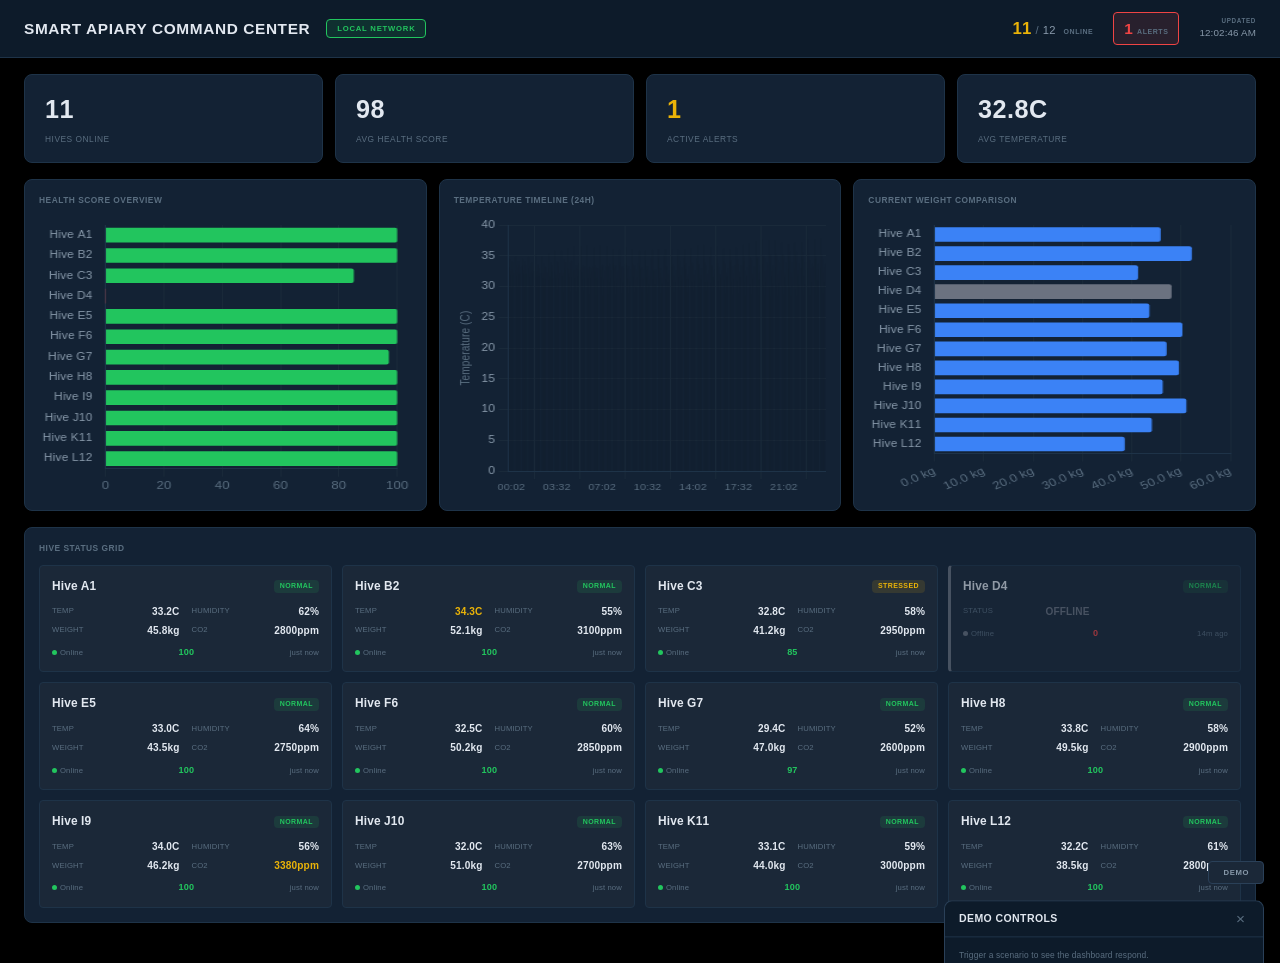
==== dashboard/desktop.html @ 1de952e9 "Did mobile dashboard and desktop dashboard." ====
<!DOCTYPE html>
<html lang="en">
<head>
  <meta charset="UTF-8">
  <meta name="viewport" content="width=device-width, initial-scale=1.0">
  <title>Smart Apiary Command Center</title>
  <link rel="stylesheet" href="desktop.css">
</head>
<body>
  <!-- ═══════════════════════════════════════════════════════════════════ -->
  <!-- HEADER BAR                                                          -->
  <!-- ═══════════════════════════════════════════════════════════════════ -->
  <header class="cmd-header">
    <div class="cmd-header-left">
      <h1 class="cmd-title">Smart Apiary Command Center</h1>
      <span class="cmd-connection" id="cmd-connection">LOCAL NETWORK</span>
    </div>
    <div class="cmd-header-right">
      <div class="cmd-status" id="cmd-status">
        <span class="cmd-status-online" id="cmd-online-count">12</span>
        <span class="cmd-status-sep">/</span>
        <span class="cmd-status-total">12</span>
        <span class="cmd-status-label">ONLINE</span>
      </div>
      <div class="cmd-alerts" id="cmd-alerts">
        <span class="cmd-alerts-count" id="cmd-alerts-count">0</span>
        <span class="cmd-alerts-label">ALERTS</span>
      </div>
      <div class="cmd-refresh" id="cmd-refresh">
        <span class="cmd-refresh-label">UPDATED</span>
        <span class="cmd-refresh-time" id="cmd-refresh-time">--</span>
      </div>
    </div>
  </header>

  <!-- ═══════════════════════════════════════════════════════════════════ -->
  <!-- MAIN CONTENT                                                        -->
  <!-- ═══════════════════════════════════════════════════════════════════ -->
  <main class="cmd-main">

    <!-- KPI Stat Tiles -->
    <section class="kpi-row" id="kpi-row">
      <div class="kpi-tile" id="kpi-online">
        <span class="kpi-value" id="kpi-online-value">12</span>
        <span class="kpi-label">Hives Online</span>
      </div>
      <div class="kpi-tile" id="kpi-health">
        <span class="kpi-value" id="kpi-health-value">--</span>
        <span class="kpi-label">Avg Health Score</span>
      </div>
      <div class="kpi-tile" id="kpi-alerts">
        <span class="kpi-value" id="kpi-alerts-value">0</span>
        <span class="kpi-label">Active Alerts</span>
      </div>
      <div class="kpi-tile" id="kpi-temp">
        <span class="kpi-value" id="kpi-temp-value">--</span>
        <span class="kpi-label">Avg Temperature</span>
      </div>
    </section>

    <!-- Comparison Charts -->
    <section class="comparison-row">
      <div class="comparison-panel">
        <h3 class="panel-title">Health Score Overview</h3>
        <div class="chart-container-short">
          <canvas id="health-bars-chart"></canvas>
        </div>
      </div>
      <div class="comparison-panel">
        <h3 class="panel-title">Temperature Timeline (24h)</h3>
        <div class="chart-container-short">
          <canvas id="temp-heatmap-chart"></canvas>
        </div>
      </div>
      <div class="comparison-panel">
        <h3 class="panel-title">Current Weight Comparison</h3>
        <div class="chart-container-short">
          <canvas id="weight-bars-chart"></canvas>
        </div>
      </div>
    </section>

    <!-- Hive Grid -->
    <section class="hive-grid-section">
      <h3 class="panel-title">Hive Status Grid</h3>
      <div class="hive-grid" id="hive-grid">
        <!-- 12 hive cards rendered by desktop.js -->
      </div>
    </section>

    <!-- Accordion Detail Panel -->
    <section class="accordion-panel" id="accordion-panel">
      <div class="accordion-inner" id="accordion-inner">
        <!-- Filled dynamically -->
      </div>
    </section>

  </main>

  <!-- ═══════════════════════════════════════════════════════════════════ -->
  <!-- DEMO CONTROLS                                                       -->
  <!-- ═══════════════════════════════════════════════════════════════════ -->
  <button class="demo-trigger" id="demo-trigger">DEMO</button>
  <div class="demo-panel" id="demo-panel">
    <div class="demo-panel-header">
      <h3>Demo Controls</h3>
      <button class="demo-close" id="demo-close">&times;</button>
    </div>
    <div class="demo-panel-body">
      <p class="demo-hint">Trigger a scenario to see the dashboard respond.</p>
      <div class="demo-scenarios" id="demo-scenarios"></div>
      <button class="demo-reset" id="demo-reset">Reset All Hives</button>
    </div>
  </div>

  <!-- ═══════════════════════════════════════════════════════════════════ -->
  <!-- SCRIPTS                                                              -->
  <!-- ═══════════════════════════════════════════════════════════════════ -->
  <script src="lib/chart.js"></script>
  <script src="data.js"></script>
  <script src="scenarios.js"></script>
  <script src="charts.js"></script>
  <script src="desktop.js"></script>
</body>
</html>
---- dashboard/desktop.css ----
/**
 * desktop.css — Desktop command-center dashboard
 * IoT Smart Apiary Dashboard Demo
 * Wide layout. No emojis. No glow. No neon. Utilitarian.
 */

/* ── Font ───────────────────────────────────────────────────────────────── */
@font-face {
  font-family: 'Realtime Text';
  src: url('https://db.onlinewebfonts.com/t/fc219f40a29db82863629ed561a1830f.eot');
  src: url('https://db.onlinewebfonts.com/t/fc219f40a29db82863629ed561a1830f.eot?#iefix') format('embedded-opentype'),
       url('https://db.onlinewebfonts.com/t/fc219f40a29db82863629ed561a1830f.woff2') format('woff2'),
       url('https://db.onlinewebfonts.com/t/fc219f40a29db82863629ed561a1830f.woff') format('woff'),
       url('https://db.onlinewebfonts.com/t/fc219f40a29db82863629ed561a1830f.ttf') format('truetype');
}

/* ── Reset & Variables ──────────────────────────────────────────────────── */
*, *::before, *::after { box-sizing: border-box; margin: 0; padding: 0; }

:root {
  --bg-black:       #000000;
  --bg-deep:        #0a0a0f;
  --bg-shady-blue:  #0d1b2a;
  --bg-card:        #132234;
  --bg-card-hover:  #182d42;
  --bg-surface:     #1b2838;
  --bg-surface-alt: #1e3044;
  --border-subtle:  #1e3348;
  --border-mid:     #2a4058;
  --text-primary:   #e2e8f0;
  --text-secondary: #8899aa;
  --text-muted:     #5a6e80;
  --green:          #22c55e;
  --green-bg:       rgba(34, 197, 94, 0.12);
  --yellow:         #eab308;
  --yellow-bg:      rgba(234, 179, 8, 0.12);
  --red:            #ef4444;
  --red-bg:         rgba(239, 68, 68, 0.12);
  --offline:        #6b7280;
  --blue-accent:    #3b82f6;
  --radius-sm:      4px;
  --radius-md:      8px;
}

html { font-size: 14px; -webkit-font-smoothing: antialiased; }

body {
  font-family: 'Realtime Text', 'Segoe UI', 'Helvetica Neue', Arial, sans-serif;
  background: var(--bg-black);
  color: var(--text-primary);
  line-height: 1.5;
  min-height: 100vh;
  min-width: 1100px;
  overflow-x: auto;
  letter-spacing: 0.01em;
}

/* ── Header ─────────────────────────────────────────────────────────────── */
.cmd-header {
  display: flex;
  justify-content: space-between;
  align-items: center;
  padding: 12px 24px;
  background: var(--bg-shady-blue);
  border-bottom: 1px solid var(--border-subtle);
  position: sticky;
  top: 0;
  z-index: 20;
}

.cmd-header-left {
  display: flex;
  align-items: center;
  gap: 16px;
}

.cmd-title {
  font-size: 1.1rem;
  font-weight: 700;
  letter-spacing: 0.04em;
  text-transform: uppercase;
  color: var(--text-primary);
}

.cmd-connection {
  font-size: 0.55rem;
  font-weight: 700;
  letter-spacing: 0.1em;
  padding: 3px 10px;
  border-radius: var(--radius-sm);
  background: var(--green-bg);
  color: var(--green);
  border: 1px solid var(--green);
}

.cmd-header-right {
  display: flex;
  align-items: center;
  gap: 20px;
}

.cmd-status {
  display: flex;
  align-items: baseline;
  gap: 2px;
}

.cmd-status-online { font-size: 1.2rem; font-weight: 700; color: var(--green); }
.cmd-status-sep { font-size: 0.8rem; color: var(--text-muted); margin: 0 2px; }
.cmd-status-total { font-size: 0.8rem; color: var(--text-secondary); }
.cmd-status-label {
  font-size: 0.5rem;
  font-weight: 600;
  letter-spacing: 0.08em;
  color: var(--text-muted);
  margin-left: 6px;
}

.cmd-alerts {
  display: flex;
  align-items: baseline;
  gap: 4px;
  padding: 4px 10px;
  border-radius: var(--radius-sm);
  background: var(--bg-surface);
  border: 1px solid var(--border-subtle);
}

.cmd-alerts.has-alerts {
  border-color: var(--red);
  background: var(--red-bg);
}

.cmd-alerts-count { font-size: 1.1rem; font-weight: 700; color: var(--text-primary); }
.cmd-alerts.has-alerts .cmd-alerts-count { color: var(--red); }
.cmd-alerts-label {
  font-size: 0.5rem;
  font-weight: 600;
  letter-spacing: 0.08em;
  color: var(--text-muted);
}

.cmd-refresh {
  display: flex;
  flex-direction: column;
  align-items: flex-end;
  gap: 1px;
}

.cmd-refresh-label {
  font-size: 0.45rem;
  font-weight: 600;
  letter-spacing: 0.1em;
  color: var(--text-muted);
}

.cmd-refresh-time {
  font-size: 0.7rem;
  color: var(--text-secondary);
}

/* ── Main Content ───────────────────────────────────────────────────────── */
.cmd-main {
  padding: 16px 24px 40px;
  display: flex;
  flex-direction: column;
  gap: 16px;
}

/* ── KPI Row ────────────────────────────────────────────────────────────── */
.kpi-row {
  display: grid;
  grid-template-columns: repeat(4, 1fr);
  gap: 12px;
}

.kpi-tile {
  background: var(--bg-card);
  border: 1px solid var(--border-subtle);
  border-radius: var(--radius-md);
  padding: 16px 20px;
  display: flex;
  flex-direction: column;
  gap: 4px;
}

.kpi-value {
  font-size: 1.8rem;
  font-weight: 700;
  color: var(--text-primary);
  letter-spacing: 0.02em;
}

.kpi-label {
  font-size: 0.6rem;
  color: var(--text-muted);
  text-transform: uppercase;
  letter-spacing: 0.06em;
}

.kpi-tile.warn .kpi-value { color: var(--yellow); }
.kpi-tile.critical .kpi-value { color: var(--red); }

/* ── Comparison Row ─────────────────────────────────────────────────────── */
.comparison-row {
  display: grid;
  grid-template-columns: repeat(3, 1fr);
  gap: 12px;
}

.comparison-panel {
  background: var(--bg-card);
  border: 1px solid var(--border-subtle);
  border-radius: var(--radius-md);
  padding: 14px;
}

.panel-title {
  font-size: 0.6rem;
  font-weight: 600;
  color: var(--text-muted);
  text-transform: uppercase;
  letter-spacing: 0.06em;
  margin-bottom: 10px;
}

.chart-container-short {
  position: relative;
  width: 100%;
  height: 280px;
}

.chart-container-short canvas {
  width: 100% !important;
  height: 100% !important;
}

/* ── Hive Grid ──────────────────────────────────────────────────────────── */
.hive-grid-section {
  background: var(--bg-card);
  border: 1px solid var(--border-subtle);
  border-radius: var(--radius-md);
  padding: 14px;
}

.hive-grid {
  display: grid;
  grid-template-columns: repeat(4, 1fr);
  gap: 10px;
}

/* ── Hive Card (Desktop) ────────────────────────────────────────────────── */
.hive-card-desk {
  background: var(--bg-surface);
  border: 1px solid var(--border-subtle);
  border-radius: var(--radius-sm);
  padding: 12px;
  cursor: pointer;
  transition: background 0.12s, border-color 0.12s;
  user-select: none;
}

.hive-card-desk:hover {
  background: var(--bg-card-hover);
}

.hive-card-desk.active {
  border-color: var(--blue-accent);
  background: var(--bg-card-hover);
}

.hive-card-desk.status-warning {
  border-left: 3px solid var(--yellow);
}

.hive-card-desk.status-alert {
  border-left: 3px solid var(--red);
  background: var(--red-bg);
}

.hive-card-desk.status-offline {
  border-left: 3px solid var(--offline);
  opacity: 0.6;
}

.card-desk-top {
  display: flex;
  justify-content: space-between;
  align-items: center;
  margin-bottom: 8px;
}

.card-desk-name {
  font-size: 0.85rem;
  font-weight: 600;
  color: var(--text-primary);
}

.card-desk-audio {
  font-size: 0.5rem;
  font-weight: 700;
  letter-spacing: 0.06em;
  padding: 1px 6px;
  border-radius: var(--radius-sm);
  text-transform: uppercase;
}

.card-desk-audio.audio-normal { background: var(--green-bg); color: var(--green); }
.card-desk-audio.audio-stressed { background: var(--yellow-bg); color: var(--yellow); }
.card-desk-audio.audio-pre_swarm { background: var(--red-bg); color: var(--red); }
.card-desk-audio.audio-queenless { background: var(--red-bg); color: var(--red); }

.card-desk-metrics {
  display: grid;
  grid-template-columns: 1fr 1fr;
  gap: 4px 12px;
  margin-bottom: 8px;
}

.card-desk-metric {
  display: flex;
  justify-content: space-between;
  align-items: center;
}

.card-desk-metric-label {
  font-size: 0.55rem;
  color: var(--text-muted);
  text-transform: uppercase;
}

.card-desk-metric-value {
  font-size: 0.72rem;
  font-weight: 600;
  color: var(--text-primary);
}

.card-desk-metric-value.temp-warning { color: var(--yellow); }
.card-desk-metric-value.temp-danger { color: var(--red); }
.card-desk-metric-value.co2-warning { color: var(--yellow); }
.card-desk-metric-value.co2-danger { color: var(--red); }

.card-desk-footer {
  display: flex;
  justify-content: space-between;
  align-items: center;
  font-size: 0.55rem;
  color: var(--text-muted);
}

.card-desk-dot {
  width: 5px;
  height: 5px;
  border-radius: 50%;
  display: inline-block;
  margin-right: 3px;
}

.card-desk-dot.online { background: var(--green); }
.card-desk-dot.offline { background: var(--offline); }

.card-desk-score {
  font-weight: 700;
  font-size: 0.65rem;
}

.card-desk-score.good { color: var(--green); }
.card-desk-score.warning { color: var(--yellow); }
.card-desk-score.danger { color: var(--red); }

/* ── Accordion Panel ────────────────────────────────────────────────────── */
.accordion-panel {
  display: none;
  background: var(--bg-card);
  border: 1px solid var(--blue-accent);
  border-radius: var(--radius-md);
  overflow: hidden;
}

.accordion-panel.open {
  display: block;
}

.accordion-inner {
  padding: 16px;
  display: flex;
  flex-direction: column;
  gap: 14px;
}

.accordion-header {
  display: flex;
  justify-content: space-between;
  align-items: center;
  padding-bottom: 12px;
  border-bottom: 1px solid var(--border-subtle);
}

.accordion-hive-name {
  font-size: 0.9rem;
  font-weight: 600;
}

.accordion-close {
  background: var(--bg-surface);
  border: 1px solid var(--border-mid);
  color: var(--text-secondary);
  padding: 4px 12px;
  border-radius: var(--radius-sm);
  font-family: inherit;
  font-size: 0.7rem;
  cursor: pointer;
}

.accordion-charts {
  display: grid;
  grid-template-columns: repeat(3, 1fr);
  gap: 12px;
}

.accordion-chart-panel {
  background: var(--bg-surface);
  border: 1px solid var(--border-subtle);
  border-radius: var(--radius-sm);
  padding: 12px;
}

.accordion-chart-title {
  font-size: 0.55rem;
  font-weight: 600;
  color: var(--text-muted);
  text-transform: uppercase;
  letter-spacing: 0.05em;
  margin-bottom: 8px;
}

.accordion-chart-wrap {
  position: relative;
  width: 100%;
  height: 200px;
}

.accordion-chart-wrap canvas {
  width: 100% !important;
  height: 100% !important;
}

.accordion-details {
  display: grid;
  grid-template-columns: 1fr 1fr;
  gap: 12px;
}

/* Actuators */
.accordion-actuators {
  background: var(--bg-surface);
  border: 1px solid var(--border-subtle);
  border-radius: var(--radius-sm);
  padding: 12px;
}

.actuator-row {
  display: flex;
  justify-content: space-between;
  align-items: center;
  padding: 6px 0;
}

.actuator-row + .actuator-row {
  border-top: 1px solid var(--border-subtle);
}

.actuator-label { font-size: 0.7rem; font-weight: 500; }
.actuator-value { font-size: 0.7rem; font-weight: 600; color: var(--text-secondary); }

.actuator-bar {
  width: 80px;
  height: 5px;
  background: var(--bg-surface-alt);
  border-radius: 3px;
  overflow: hidden;
}

.actuator-bar-fill {
  height: 100%;
  border-radius: 3px;
  transition: width 0.5s ease;
}

.actuator-bar-fill.normal { background: var(--blue-accent); }
.actuator-bar-fill.warning { background: var(--yellow); }
.actuator-bar-fill.danger { background: var(--red); }

.actuator-state {
  font-size: 0.6rem;
  font-weight: 700;
  padding: 2px 8px;
  border-radius: var(--radius-sm);
  text-transform: uppercase;
  letter-spacing: 0.05em;
}

.actuator-state.on { background: var(--green-bg); color: var(--green); }
.actuator-state.off { background: var(--bg-surface-alt); color: var(--text-muted); }

/* Alert Log */
.accordion-alerts {
  background: var(--bg-surface);
  border: 1px solid var(--border-subtle);
  border-radius: var(--radius-sm);
  padding: 12px;
  max-height: 200px;
  overflow-y: auto;
}

.alert-entry {
  display: flex;
  gap: 8px;
  padding: 5px 0;
  font-size: 0.65rem;
}

.alert-entry + .alert-entry { border-top: 1px solid var(--border-subtle); }

.alert-entry.level-critical { color: var(--red); }
.alert-entry.level-warning { color: var(--yellow); }
.alert-entry.level-info { color: var(--blue-accent); }

.alert-entry-time { color: var(--text-muted); white-space: nowrap; min-width: 45px; font-size: 0.6rem; }
.alert-entry-msg { color: var(--text-primary); }

.alert-empty {
  text-align: center;
  color: var(--text-muted);
  font-size: 0.65rem;
  padding: 12px;
}

/* ── Demo Controls ──────────────────────────────────────────────────────── */
.demo-trigger {
  position: fixed;
  bottom: 16px;
  right: 16px;
  padding: 6px 14px;
  border-radius: var(--radius-sm);
  background: var(--bg-surface);
  border: 1px solid var(--border-mid);
  color: var(--text-secondary);
  font-family: inherit;
  font-size: 0.55rem;
  font-weight: 700;
  letter-spacing: 0.08em;
  cursor: pointer;
  z-index: 25;
  transition: background 0.15s;
}

.demo-trigger:hover { background: var(--bg-card-hover); }

.demo-panel {
  position: fixed;
  bottom: 0;
  right: 16px;
  width: 320px;
  background: var(--bg-shady-blue);
  border: 1px solid var(--border-mid);
  border-bottom: none;
  border-radius: var(--radius-md) var(--radius-md) 0 0;
  z-index: 30;
  transform: translateY(100%);
  transition: transform 0.25s ease;
}

.demo-panel.open { transform: translateY(0); }

.demo-panel-header {
  display: flex;
  justify-content: space-between;
  align-items: center;
  padding: 10px 14px;
  border-bottom: 1px solid var(--border-subtle);
}

.demo-panel-header h3 {
  font-size: 0.75rem;
  font-weight: 600;
  color: var(--text-primary);
  text-transform: uppercase;
  letter-spacing: 0.04em;
}

.demo-close {
  background: none;
  border: none;
  color: var(--text-muted);
  font-size: 1.1rem;
  cursor: pointer;
  padding: 0 4px;
  line-height: 1;
}

.demo-panel-body { padding: 12px 14px 18px; }

.demo-hint { font-size: 0.6rem; color: var(--text-muted); margin-bottom: 10px; }

.demo-scenarios { display: flex; flex-direction: column; gap: 6px; margin-bottom: 10px; }

.demo-scenario-btn {
  display: flex;
  justify-content: space-between;
  align-items: center;
  padding: 8px 12px;
  background: var(--bg-surface);
  border: 1px solid var(--border-subtle);
  border-radius: var(--radius-sm);
  color: var(--text-primary);
  font-family: inherit;
  font-size: 0.7rem;
  cursor: pointer;
  transition: background 0.15s, border-color 0.15s;
  text-align: left;
  width: 100%;
}

.demo-scenario-btn:hover { background: var(--bg-card-hover); }
.demo-scenario-btn.active { border-color: var(--yellow); background: var(--yellow-bg); }

.demo-scenario-btn .scenario-label { font-weight: 500; }
.demo-scenario-btn .scenario-status {
  font-size: 0.55rem;
  text-transform: uppercase;
  letter-spacing: 0.05em;
  color: var(--text-muted);
}

.demo-scenario-btn.active .scenario-status { color: var(--yellow); }

.demo-reset {
  width: 100%;
  padding: 8px;
  background: var(--bg-surface);
  border: 1px solid var(--border-mid);
  border-radius: var(--radius-sm);
  color: var(--text-primary);
  font-family: inherit;
  font-size: 0.7rem;
  cursor: pointer;
  text-transform: uppercase;
  letter-spacing: 0.05em;
}

.demo-reset:hover { background: var(--bg-card-hover); }

/* ── Scrollbar ──────────────────────────────────────────────────────────── */
::-webkit-scrollbar { width: 4px; height: 4px; }
::-webkit-scrollbar-track { background: var(--bg-deep); }
::-webkit-scrollbar-thumb { background: var(--border-mid); border-radius: 2px; }

/* ── Hidden ─────────────────────────────────────────────────────────────── */
.hidden { display: none !important; }
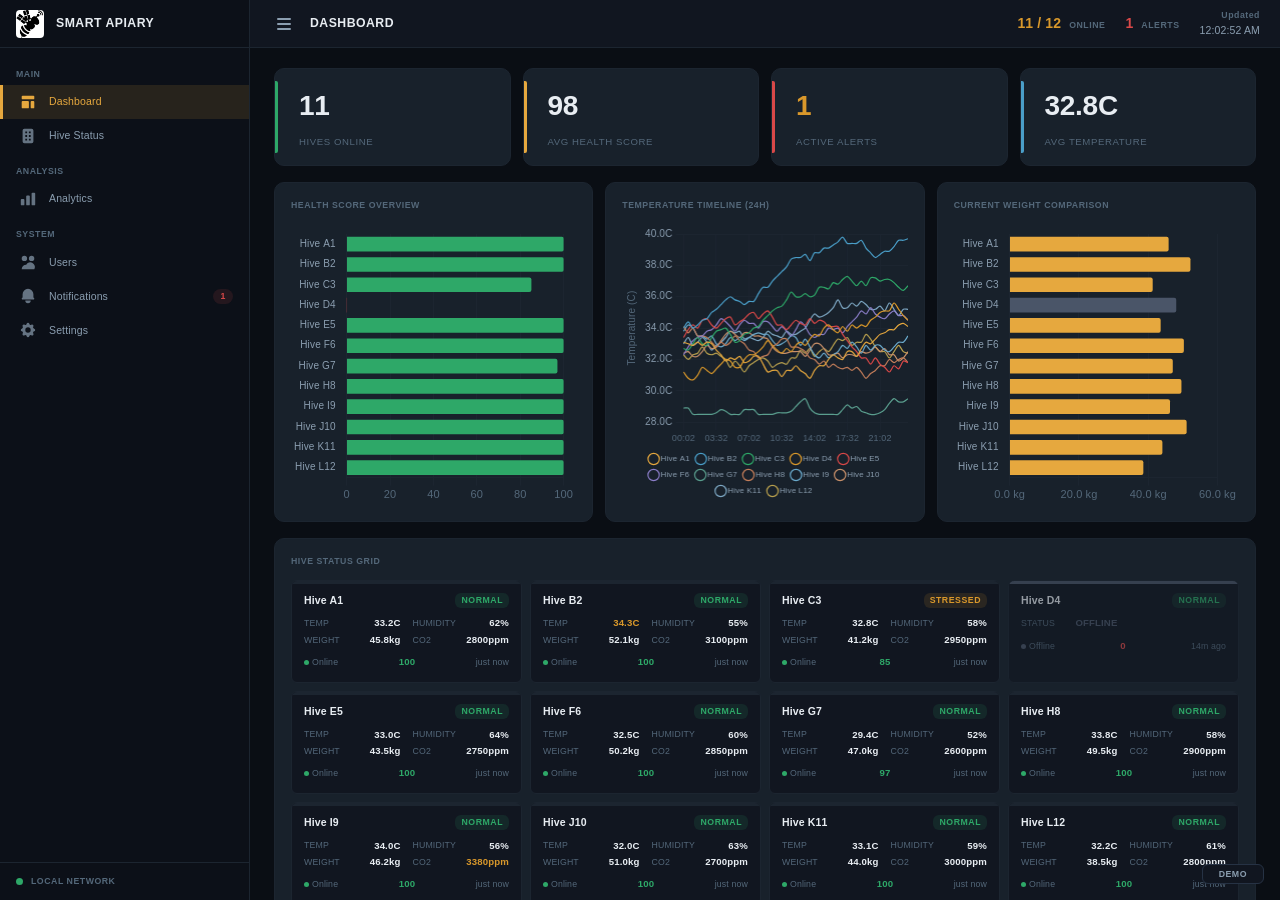
==== commit 2f79f4eb: "@ Redesign dashboard with sidebar navigation, unified design system, and hive detail pages - Add des" ====
--- a/dashboard/desktop.html
+++ b/dashboard/desktop.html
@@ -4,102 +4,263 @@
   <meta charset="UTF-8">
   <meta name="viewport" content="width=device-width, initial-scale=1.0">
   <title>Smart Apiary Command Center</title>
+  <link rel="stylesheet" href="design-system.css">
   <link rel="stylesheet" href="desktop.css">
 </head>
 <body>
-  <!-- ═══════════════════════════════════════════════════════════════════ -->
-  <!-- HEADER BAR                                                          -->
-  <!-- ═══════════════════════════════════════════════════════════════════ -->
-  <header class="cmd-header">
-    <div class="cmd-header-left">
-      <h1 class="cmd-title">Smart Apiary Command Center</h1>
-      <span class="cmd-connection" id="cmd-connection">LOCAL NETWORK</span>
-    </div>
-    <div class="cmd-header-right">
-      <div class="cmd-status" id="cmd-status">
-        <span class="cmd-status-online" id="cmd-online-count">12</span>
-        <span class="cmd-status-sep">/</span>
-        <span class="cmd-status-total">12</span>
-        <span class="cmd-status-label">ONLINE</span>
+
+  <!-- ═════════════════════════════════════════════════════════════════════ -->
+  <!-- SIDEBAR                                                               -->
+  <!-- ═════════════════════════════════════════════════════════════════════ -->
+  <aside class="sidebar" id="sidebar">
+    <!-- Brand -->
+    <div class="sidebar-brand">
+      <img src="../bee_logo.png" alt="Smart Apiary" class="sidebar-logo-img">
+      <span class="sidebar-brand-text">Smart Apiary</span>
+    </div>
+
+    <!-- Navigation -->
+    <nav class="sidebar-nav">
+      <div class="sidebar-section-label">Main</div>
+
+      <a class="sidebar-item active" data-page="dashboard" href="#" title="Dashboard">
+        <svg class="sidebar-icon" viewBox="0 0 20 20" fill="currentColor">
+          <path d="M3 4a1 1 0 011-1h12a1 1 0 011 1v2a1 1 0 01-1 1H4a1 1 0 01-1-1V4zm0 6a1 1 0 011-1h6a1 1 0 011 1v6a1 1 0 01-1 1H4a1 1 0 01-1-1v-6zm10 0a1 1 0 011-1h2a1 1 0 011 1v6a1 1 0 01-1 1h-2a1 1 0 01-1-1v-6z"/>
+        </svg>
+        <span>Dashboard</span>
+      </a>
+
+      <a class="sidebar-item" data-page="hive-status" href="#" title="Hive Status">
+        <svg class="sidebar-icon" viewBox="0 0 20 20" fill="currentColor">
+          <path fill-rule="evenodd" d="M4 4a2 2 0 012-2h8a2 2 0 012 2v12a2 2 0 01-2 2H6a2 2 0 01-2-2V4zm3 1h2v2H7V5zm4 0h2v2h-2V5zm-4 4h2v2H7V9zm4 0h2v2h-2V9zm-4 4h2v2H7v-2zm4 0h2v2h-2v-2z" clip-rule="evenodd"/>
+        </svg>
+        <span>Hive Status</span>
+      </a>
+
+      <div class="sidebar-section-label">Analysis</div>
+
+      <a class="sidebar-item" data-page="analytics" href="#" title="Analytics">
+        <svg class="sidebar-icon" viewBox="0 0 20 20" fill="currentColor">
+          <path d="M2 11a1 1 0 011-1h2a1 1 0 011 1v5a1 1 0 01-1 1H3a1 1 0 01-1-1v-5zm6-4a1 1 0 011-1h2a1 1 0 011 1v9a1 1 0 01-1 1H9a1 1 0 01-1-1V7zm6-3a1 1 0 011-1h2a1 1 0 011 1v12a1 1 0 01-1 1h-2a1 1 0 01-1-1V4z"/>
+        </svg>
+        <span>Analytics</span>
+      </a>
+
+      <div class="sidebar-section-label">System</div>
+
+      <a class="sidebar-item" data-page="users" href="#" title="Users">
+        <svg class="sidebar-icon" viewBox="0 0 20 20" fill="currentColor">
+          <path d="M9 6a3 3 0 11-6 0 3 3 0 016 0zm8 0a3 3 0 11-6 0 3 3 0 016 0zm-9 7a5 5 0 00-5 5h14a5 5 0 00-9-5z"/>
+        </svg>
+        <span>Users</span>
+      </a>
+
+      <a class="sidebar-item" data-page="notifications" href="#" title="Notifications">
+        <svg class="sidebar-icon" viewBox="0 0 20 20" fill="currentColor">
+          <path d="M10 2a6 6 0 00-6 6v3.586l-.707.707A1 1 0 004 14h12a1 1 0 00.707-1.707L16 11.586V8a6 6 0 00-6-6zm0 16a3 3 0 01-3-3h6a3 3 0 01-3 3z"/>
+        </svg>
+        <span>Notifications</span>
+        <span class="sidebar-badge" id="sidebar-alert-count">0</span>
+      </a>
+
+      <a class="sidebar-item" data-page="settings" href="#" title="Settings">
+        <svg class="sidebar-icon" viewBox="0 0 20 20" fill="currentColor">
+          <path fill-rule="evenodd" d="M11.49 3.17c-.38-1.56-2.6-1.56-2.98 0a1.532 1.532 0 01-2.286.948c-1.372-.836-2.942.734-2.106 2.106.54.886.061 2.042-.947 2.287-1.561.379-1.561 2.6 0 2.978a1.532 1.532 0 01.947 2.287c-.836 1.372.734 2.942 2.106 2.106a1.532 1.532 0 012.287.947c.379 1.561 2.6 1.561 2.978 0a1.533 1.533 0 012.287-.947c1.372.836 2.942-.734 2.106-2.106a1.533 1.533 0 01.947-2.287c1.561-.379 1.561-2.6 0-2.978a1.532 1.532 0 01-.947-2.287c.836-1.372-.734-2.942-2.106-2.106a1.532 1.532 0 01-2.287-.947zM10 13a3 3 0 100-6 3 3 0 000 6z" clip-rule="evenodd"/>
+        </svg>
+        <span>Settings</span>
+      </a>
+    </nav>
+
+    <!-- Sidebar Footer -->
+    <div class="sidebar-footer">
+      <div class="sidebar-connection" id="sidebar-connection">
+        <span class="sidebar-connection-dot" id="sidebar-connection-dot"></span>
+        <span class="sidebar-connection-text" id="sidebar-connection-text">LOCAL NETWORK</span>
       </div>
-      <div class="cmd-alerts" id="cmd-alerts">
-        <span class="cmd-alerts-count" id="cmd-alerts-count">0</span>
-        <span class="cmd-alerts-label">ALERTS</span>
+    </div>
+  </aside>
+
+  <!-- ═════════════════════════════════════════════════════════════════════ -->
+  <!-- MAIN WRAPPER                                                          -->
+  <!-- ═════════════════════════════════════════════════════════════════════ -->
+  <div class="main-wrapper" id="main-wrapper">
+
+    <!-- Topbar -->
+    <header class="topbar">
+      <button class="topbar-toggle" id="sidebar-toggle" title="Toggle sidebar">
+        <svg viewBox="0 0 20 20" fill="currentColor" width="20" height="20">
+          <path fill-rule="evenodd" d="M3 5a1 1 0 011-1h12a1 1 0 110 2H4a1 1 0 01-1-1zm0 5a1 1 0 011-1h12a1 1 0 110 2H4a1 1 0 01-1-1zm0 5a1 1 0 011-1h12a1 1 0 110 2H4a1 1 0 01-1-1z" clip-rule="evenodd"/>
+        </svg>
+      </button>
+
+      <div class="topbar-title" id="topbar-title">Dashboard</div>
+
+      <div class="topbar-spacer"></div>
+
+      <div class="topbar-actions">
+        <div class="topbar-stat">
+          <span class="topbar-stat-value" id="topbar-online">12 / 12</span>
+          <span class="topbar-stat-label">ONLINE</span>
+        </div>
+        <div class="topbar-stat" id="topbar-alerts-stat">
+          <span class="topbar-stat-value" id="topbar-alerts">0</span>
+          <span class="topbar-stat-label">ALERTS</span>
+        </div>
+        <div class="topbar-time">
+          <span class="topbar-time-label">Updated</span>
+          <span class="topbar-time-value" id="topbar-updated">--</span>
+        </div>
       </div>
-      <div class="cmd-refresh" id="cmd-refresh">
-        <span class="cmd-refresh-label">UPDATED</span>
-        <span class="cmd-refresh-time" id="cmd-refresh-time">--</span>
-      </div>
-    </div>
-  </header>
-
-  <!-- ═══════════════════════════════════════════════════════════════════ -->
-  <!-- MAIN CONTENT                                                        -->
-  <!-- ═══════════════════════════════════════════════════════════════════ -->
-  <main class="cmd-main">
-
-    <!-- KPI Stat Tiles -->
-    <section class="kpi-row" id="kpi-row">
-      <div class="kpi-tile" id="kpi-online">
-        <span class="kpi-value" id="kpi-online-value">12</span>
-        <span class="kpi-label">Hives Online</span>
-      </div>
-      <div class="kpi-tile" id="kpi-health">
-        <span class="kpi-value" id="kpi-health-value">--</span>
-        <span class="kpi-label">Avg Health Score</span>
-      </div>
-      <div class="kpi-tile" id="kpi-alerts">
-        <span class="kpi-value" id="kpi-alerts-value">0</span>
-        <span class="kpi-label">Active Alerts</span>
-      </div>
-      <div class="kpi-tile" id="kpi-temp">
-        <span class="kpi-value" id="kpi-temp-value">--</span>
-        <span class="kpi-label">Avg Temperature</span>
-      </div>
-    </section>
-
-    <!-- Comparison Charts -->
-    <section class="comparison-row">
-      <div class="comparison-panel">
-        <h3 class="panel-title">Health Score Overview</h3>
-        <div class="chart-container-short">
-          <canvas id="health-bars-chart"></canvas>
-        </div>
-      </div>
-      <div class="comparison-panel">
-        <h3 class="panel-title">Temperature Timeline (24h)</h3>
-        <div class="chart-container-short">
-          <canvas id="temp-heatmap-chart"></canvas>
-        </div>
-      </div>
-      <div class="comparison-panel">
-        <h3 class="panel-title">Current Weight Comparison</h3>
-        <div class="chart-container-short">
-          <canvas id="weight-bars-chart"></canvas>
-        </div>
-      </div>
-    </section>
-
-    <!-- Hive Grid -->
-    <section class="hive-grid-section">
-      <h3 class="panel-title">Hive Status Grid</h3>
-      <div class="hive-grid" id="hive-grid">
-        <!-- 12 hive cards rendered by desktop.js -->
-      </div>
-    </section>
-
-    <!-- Accordion Detail Panel -->
-    <section class="accordion-panel" id="accordion-panel">
-      <div class="accordion-inner" id="accordion-inner">
-        <!-- Filled dynamically -->
-      </div>
-    </section>
-
-  </main>
-
-  <!-- ═══════════════════════════════════════════════════════════════════ -->
-  <!-- DEMO CONTROLS                                                       -->
-  <!-- ═══════════════════════════════════════════════════════════════════ -->
+    </header>
+
+    <!-- Main Content -->
+    <main class="main-content" id="main-content">
+
+      <!-- ═══════════════════════════════════════════════════════════════════ -->
+      <!-- DASHBOARD VIEW (default)                                            -->
+      <!-- ═══════════════════════════════════════════════════════════════════ -->
+      <div class="page-view active" id="dashboard-view">
+
+      <!-- KPI Stat Tiles -->
+      <section class="kpi-row" id="kpi-row">
+        <div class="kpi-tile" id="kpi-online">
+          <div class="kpi-tile-accent online"></div>
+          <span class="kpi-value" id="kpi-online-value">12</span>
+          <span class="kpi-label">Hives Online</span>
+        </div>
+        <div class="kpi-tile" id="kpi-health">
+          <div class="kpi-tile-accent health"></div>
+          <span class="kpi-value" id="kpi-health-value">--</span>
+          <span class="kpi-label">Avg Health Score</span>
+        </div>
+        <div class="kpi-tile" id="kpi-alerts">
+          <div class="kpi-tile-accent alerts"></div>
+          <span class="kpi-value" id="kpi-alerts-value">0</span>
+          <span class="kpi-label">Active Alerts</span>
+        </div>
+        <div class="kpi-tile" id="kpi-temp">
+          <div class="kpi-tile-accent temp"></div>
+          <span class="kpi-value" id="kpi-temp-value">--</span>
+          <span class="kpi-label">Avg Temperature</span>
+        </div>
+      </section>
+
+      <!-- Comparison Charts -->
+      <section class="comparison-row">
+        <div class="comparison-panel">
+          <h3 class="panel-title">Health Score Overview</h3>
+          <div class="chart-container-short">
+            <canvas id="health-bars-chart"></canvas>
+          </div>
+        </div>
+        <div class="comparison-panel">
+          <h3 class="panel-title">Temperature Timeline (24h)</h3>
+          <div class="chart-container-short">
+            <canvas id="temp-heatmap-chart"></canvas>
+          </div>
+        </div>
+        <div class="comparison-panel">
+          <h3 class="panel-title">Current Weight Comparison</h3>
+          <div class="chart-container-short">
+            <canvas id="weight-bars-chart"></canvas>
+          </div>
+        </div>
+      </section>
+
+      <!-- Hive Grid -->
+      <section class="hive-grid-section" id="hive-grid-section">
+        <h3 class="panel-title">Hive Status Grid</h3>
+        <div class="hive-grid" id="hive-grid">
+          <!-- 12 hive cards rendered by desktop.js -->
+        </div>
+      </section>
+
+      <!-- Accordion Detail Panel -->
+      <section class="accordion-panel" id="accordion-panel">
+        <div class="accordion-inner" id="accordion-inner">
+          <!-- Filled dynamically -->
+        </div>
+      </section>
+
+      </div><!-- /dashboard-view -->
+
+      <!-- ═══════════════════════════════════════════════════════════════════ -->
+      <!-- HIVE DETAIL PAGE (shown on hive card click)                        -->
+      <!-- ═══════════════════════════════════════════════════════════════════ -->
+      <div class="page-view" id="hive-detail-page">
+        <div class="detail-page-header">
+          <button class="detail-back-btn" id="detail-back-btn">
+            <svg viewBox="0 0 20 20" fill="currentColor" width="16" height="16">
+              <path fill-rule="evenodd" d="M12.707 5.293a1 1 0 010 1.414L9.414 10l3.293 3.293a1 1 0 01-1.414 1.414l-4-4a1 1 0 010-1.414l4-4a1 1 0 011.414 0z" clip-rule="evenodd"/>
+            </svg>
+            Back to Dashboard
+          </button>
+          <h2 class="detail-page-title" id="detail-page-hive-name">Hive Details</h2>
+          <span class="detail-page-status" id="detail-page-status"></span>
+        </div>
+        <div class="detail-page-content" id="detail-page-content">
+          <!-- Filled dynamically by desktop.js -->
+        </div>
+      </div><!-- /hive-detail-page -->
+
+      <!-- ═══════════════════════════════════════════════════════════════════ -->
+      <!-- USER PROFILE PAGE                                                   -->
+      <!-- ═══════════════════════════════════════════════════════════════════ -->
+      <div class="page-view" id="user-profile-page">
+        <div class="profile-card">
+          <div class="profile-avatar">
+            <svg viewBox="0 0 64 64" fill="currentColor" width="64" height="64">
+              <circle cx="32" cy="20" r="12"/>
+              <path d="M8 56c0-13.255 10.745-24 24-24s24 10.745 24 24"/>
+            </svg>
+          </div>
+          <h2 class="profile-name">Admin User</h2>
+          <p class="profile-role">Apiary Manager</p>
+          <div class="profile-info">
+            <div class="profile-info-row">
+              <span class="profile-info-label">Email</span>
+              <span class="profile-info-value">admin@smartapiary.local</span>
+            </div>
+            <div class="profile-info-row">
+              <span class="profile-info-label">Location</span>
+              <span class="profile-info-value">Main Apiary Site</span>
+            </div>
+            <div class="profile-info-row">
+              <span class="profile-info-label">Hives Managed</span>
+              <span class="profile-info-value">12</span>
+            </div>
+            <div class="profile-info-row">
+              <span class="profile-info-label">Member Since</span>
+              <span class="profile-info-value">January 2025</span>
+            </div>
+          </div>
+          <div class="profile-actions">
+            <button class="profile-btn">Edit Profile</button>
+            <button class="profile-btn profile-btn-outline">Change Password</button>
+            <button class="profile-btn profile-btn-outline profile-btn-danger">Sign Out</button>
+          </div>
+        </div>
+      </div><!-- /user-profile-page -->
+
+      <!-- ═══════════════════════════════════════════════════════════════════ -->
+      <!-- NOTIFICATIONS PAGE                                                  -->
+      <!-- ═══════════════════════════════════════════════════════════════════ -->
+      <div class="page-view" id="notifications-page">
+        <div class="notifications-page-header">
+          <h2>Notifications</h2>
+          <span class="notifications-count" id="notifications-count">0 alerts</span>
+        </div>
+        <div class="notifications-list" id="notifications-list">
+          <!-- Filled dynamically by desktop.js -->
+        </div>
+      </div><!-- /notifications-page -->
+
+    </main>
+  </div>
+
+  <!-- ═════════════════════════════════════════════════════════════════════ -->
+  <!-- DEMO CONTROLS                                                         -->
+  <!-- ═════════════════════════════════════════════════════════════════════ -->
   <button class="demo-trigger" id="demo-trigger">DEMO</button>
   <div class="demo-panel" id="demo-panel">
     <div class="demo-panel-header">
@@ -113,9 +274,9 @@
     </div>
   </div>
 
-  <!-- ═══════════════════════════════════════════════════════════════════ -->
-  <!-- SCRIPTS                                                              -->
-  <!-- ═══════════════════════════════════════════════════════════════════ -->
+  <!-- ═════════════════════════════════════════════════════════════════════ -->
+  <!-- SCRIPTS                                                                -->
+  <!-- ═════════════════════════════════════════════════════════════════════ -->
   <script src="lib/chart.js"></script>
   <script src="data.js"></script>
   <script src="scenarios.js"></script>
--- a/dashboard/design-system.css
+++ b/dashboard/design-system.css
@@ -0,0 +1,174 @@
+/**
+ * design-system.css — Unified design tokens for IoT Smart Apiary
+ * Shared by desktop.html and index.html
+ * Deep warm-slate dark theme with honey-amber accents
+ */
+
+/* ── Font ───────────────────────────────────────────────────────────────── */
+@font-face {
+  font-family: 'Realtime Text';
+  src: url('https://db.onlinewebfonts.com/t/fc219f40a29db82863629ed561a1830f.eot');
+  src: url('https://db.onlinewebfonts.com/t/fc219f40a29db82863629ed561a1830f.eot?#iefix') format('embedded-opentype'),
+       url('https://db.onlinewebfonts.com/t/fc219f40a29db82863629ed561a1830f.woff2') format('woff2'),
+       url('https://db.onlinewebfonts.com/t/fc219f40a29db82863629ed561a1830f.woff') format('woff'),
+       url('https://db.onlinewebfonts.com/t/fc219f40a29db82863629ed561a1830f.ttf') format('truetype');
+  font-display: swap;
+}
+
+/* ── Reset ──────────────────────────────────────────────────────────────── */
+*, *::before, *::after {
+  box-sizing: border-box;
+  margin: 0;
+  padding: 0;
+}
+
+/* ── Design Tokens ──────────────────────────────────────────────────────── */
+:root {
+  /* Background hierarchy — deep warm-slate */
+  --bg-root:        #0a0e14;
+  --bg-sidebar:     #0c1018;
+  --bg-surface:     #111620;
+  --bg-card:        #18212b;
+  --bg-card-hover:  #1e2936;
+  --bg-card-alt:    #15202d;
+  --bg-input:       #0d1117;
+  --bg-overlay:     rgba(10, 14, 20, 0.85);
+
+  /* Borders */
+  --border-subtle:  #1c2530;
+  --border-mid:     #263244;
+  --border-accent:  #3a5068;
+
+  /* Text */
+  --text-primary:   #e8edf2;
+  --text-secondary: #8b9eb0;
+  --text-muted:     #54687a;
+  --text-inverse:   #0a0e14;
+
+  /* Semantic / Status */
+  --green:          #2ea868;
+  --green-bg:       rgba(46, 168, 104, 0.12);
+  --green-border:   rgba(46, 168, 104, 0.35);
+  --yellow:         #d9982b;
+  --yellow-bg:      rgba(217, 152, 43, 0.12);
+  --yellow-border:  rgba(217, 152, 43, 0.35);
+  --red:            #d94848;
+  --red-bg:         rgba(217, 72, 72, 0.12);
+  --red-border:     rgba(217, 72, 72, 0.35);
+  --offline:        #4a5568;
+  --offline-bg:     rgba(74, 85, 104, 0.12);
+
+  /* Accent — honey-amber */
+  --accent:         #e6a83e;
+  --accent-light:   #f0c060;
+  --accent-bg:      rgba(230, 168, 62, 0.12);
+  --accent-border:  rgba(230, 168, 62, 0.40);
+  --accent-hover:   #f0c060;
+
+  /* Info / Misc */
+  --blue:           #4a9ec8;
+  --blue-bg:        rgba(74, 158, 200, 0.12);
+  --purple:         #8b7ec8;
+  --purple-bg:      rgba(139, 126, 200, 0.12);
+
+  /* Typography */
+  --font-ui:        'Realtime Text', 'Segoe UI', 'Helvetica Neue', Arial, sans-serif;
+  --font-mono:      'Cascadia Code', 'Fira Code', 'Consolas', monospace;
+
+  /* Type scale */
+  --text-2xs:       0.625rem;   /* 10px */
+  --text-xs:        0.6875rem;  /* 11px */
+  --text-sm:        0.75rem;    /* 12px */
+  --text-base:      0.875rem;   /* 14px */
+  --text-lg:        1rem;       /* 16px */
+  --text-xl:        1.25rem;    /* 20px */
+  --text-2xl:       1.5rem;     /* 24px */
+  --text-3xl:       2rem;       /* 32px */
+
+  --fw-normal:      400;
+  --fw-medium:      500;
+  --fw-semibold:    600;
+  --fw-bold:        700;
+
+  --ls-tight:       -0.01em;
+  --ls-normal:      0.01em;
+  --ls-wide:        0.04em;
+  --ls-label:       0.06em;
+
+  /* Spacing scale */
+  --space-1:  4px;
+  --space-2:  8px;
+  --space-3:  12px;
+  --space-4:  16px;
+  --space-5:  20px;
+  --space-6:  24px;
+  --space-8:  32px;
+  --space-10: 40px;
+
+  /* Radii */
+  --radius-sm:  6px;
+  --radius-md:  10px;
+  --radius-lg:  14px;
+
+  /* Shadows */
+  --shadow-sm: 0 1px 3px rgba(0, 0, 0, 0.3);
+  --shadow-md: 0 4px 14px rgba(0, 0, 0, 0.4);
+  --shadow-lg: 0 8px 28px rgba(0, 0, 0, 0.5);
+
+  /* Easing (emil-design-eng: custom cubic-bezier curves, never built-in) */
+  --ease-out:    cubic-bezier(0.23, 1, 0.32, 1);
+  --ease-in-out: cubic-bezier(0.77, 0, 0.175, 1);
+  --ease-drawer: cubic-bezier(0.32, 0.72, 0, 1);
+  --ease-spring: cubic-bezier(0.16, 1, 0.3, 1);
+
+  /* Layout */
+  --sidebar-width:      250px;
+  --sidebar-collapsed:  64px;
+  --topbar-height:      48px;
+  --bottom-nav-height:  52px;
+}
+
+/* ── Base ───────────────────────────────────────────────────────────────── */
+html {
+  font-size: 14px;
+  -webkit-font-smoothing: antialiased;
+  -moz-osx-font-smoothing: grayscale;
+}
+
+body {
+  font-family: var(--font-ui);
+  background: var(--bg-root);
+  color: var(--text-primary);
+  line-height: 1.5;
+  letter-spacing: var(--ls-normal);
+}
+
+/* ── Scrollbar ──────────────────────────────────────────────────────────── */
+::-webkit-scrollbar {
+  width: 5px;
+  height: 5px;
+}
+::-webkit-scrollbar-track {
+  background: var(--bg-root);
+}
+::-webkit-scrollbar-thumb {
+  background: var(--border-mid);
+  border-radius: 3px;
+}
+::-webkit-scrollbar-thumb:hover {
+  background: var(--border-accent);
+}
+
+/* ── Reduced Motion ─────────────────────────────────────────────────────── */
+@media (prefers-reduced-motion: reduce) {
+  *, *::before, *::after {
+    animation-duration: 0.01ms !important;
+    animation-iteration-count: 1 !important;
+    transition-duration: 0.01ms !important;
+  }
+}
+
+/* ── Utility ────────────────────────────────────────────────────────────── */
+.hidden {
+  display: none !important;
+}
--- a/dashboard/desktop.css
+++ b/dashboard/desktop.css
@@ -1,227 +1,671 @@
 /**
  * desktop.css — Desktop command-center dashboard
  * IoT Smart Apiary Dashboard Demo
- * Wide layout. No emojis. No glow. No neon. Utilitarian.
+ * Sidebar layout + topbar + main content
+ * Uses design-system.css tokens via var()
  */
 
-/* ── Font ───────────────────────────────────────────────────────────────── */
-@font-face {
-  font-family: 'Realtime Text';
-  src: url('https://db.onlinewebfonts.com/t/fc219f40a29db82863629ed561a1830f.eot');
-  src: url('https://db.onlinewebfonts.com/t/fc219f40a29db82863629ed561a1830f.eot?#iefix') format('embedded-opentype'),
-       url('https://db.onlinewebfonts.com/t/fc219f40a29db82863629ed561a1830f.woff2') format('woff2'),
-       url('https://db.onlinewebfonts.com/t/fc219f40a29db82863629ed561a1830f.woff') format('woff'),
-       url('https://db.onlinewebfonts.com/t/fc219f40a29db82863629ed561a1830f.ttf') format('truetype');
-}
-
-/* ── Reset & Variables ──────────────────────────────────────────────────── */
-*, *::before, *::after { box-sizing: border-box; margin: 0; padding: 0; }
-
-:root {
-  --bg-black:       #000000;
-  --bg-deep:        #0a0a0f;
-  --bg-shady-blue:  #0d1b2a;
-  --bg-card:        #132234;
-  --bg-card-hover:  #182d42;
-  --bg-surface:     #1b2838;
-  --bg-surface-alt: #1e3044;
-  --border-subtle:  #1e3348;
-  --border-mid:     #2a4058;
-  --text-primary:   #e2e8f0;
-  --text-secondary: #8899aa;
-  --text-muted:     #5a6e80;
-  --green:          #22c55e;
-  --green-bg:       rgba(34, 197, 94, 0.12);
-  --yellow:         #eab308;
-  --yellow-bg:      rgba(234, 179, 8, 0.12);
-  --red:            #ef4444;
-  --red-bg:         rgba(239, 68, 68, 0.12);
-  --offline:        #6b7280;
-  --blue-accent:    #3b82f6;
-  --radius-sm:      4px;
-  --radius-md:      8px;
-}
-
-html { font-size: 14px; -webkit-font-smoothing: antialiased; }
-
+/* ── App Shell ──────────────────────────────────────────────────────────── */
 body {
-  font-family: 'Realtime Text', 'Segoe UI', 'Helvetica Neue', Arial, sans-serif;
-  background: var(--bg-black);
-  color: var(--text-primary);
-  line-height: 1.5;
+  display: flex;
   min-height: 100vh;
+  overflow: hidden;
   min-width: 1100px;
-  overflow-x: auto;
-  letter-spacing: 0.01em;
-}
-
-/* ── Header ─────────────────────────────────────────────────────────────── */
-.cmd-header {
-  display: flex;
-  justify-content: space-between;
-  align-items: center;
-  padding: 12px 24px;
-  background: var(--bg-shady-blue);
+}
+
+/* ══════════════════════════════════════════════════════════════════════════
+   SIDEBAR
+   ══════════════════════════════════════════════════════════════════════════ */
+.sidebar {
+  position: fixed;
+  top: 0;
+  left: 0;
+  bottom: 0;
+  width: var(--sidebar-width);
+  background: var(--bg-sidebar);
+  border-right: 1px solid var(--border-subtle);
+  display: flex;
+  flex-direction: column;
+  z-index: 100;
+  transition: width 200ms var(--ease-out);
+  will-change: width;
+  overflow: hidden;
+}
+
+.sidebar.collapsed {
+  width: var(--sidebar-collapsed);
+}
+
+/* Brand */
+.sidebar-brand {
+  display: flex;
+  align-items: center;
+  gap: var(--space-3);
+  padding: var(--space-4) var(--space-4);
   border-bottom: 1px solid var(--border-subtle);
+  height: var(--topbar-height);
+  flex-shrink: 0;
+}
+
+.sidebar-logo-img {
+  width: 28px;
+  height: 28px;
+  flex-shrink: 0;
+  border-radius: 4px;
+}
+
+.sidebar-brand-text {
+  font-size: var(--text-base);
+  font-weight: var(--fw-bold);
+  color: var(--text-primary);
+  letter-spacing: var(--ls-wide);
+  text-transform: uppercase;
+  white-space: nowrap;
+  opacity: 1;
+  transition: opacity 150ms var(--ease-out);
+}
+
+.sidebar.collapsed .sidebar-brand-text {
+  opacity: 0;
+}
+
+/* Navigation */
+.sidebar-nav {
+  flex: 1;
+  overflow-y: auto;
+  overflow-x: hidden;
+  padding: var(--space-2) 0;
+}
+
+.sidebar-section-label {
+  font-size: var(--text-2xs);
+  font-weight: var(--fw-semibold);
+  color: var(--text-muted);
+  text-transform: uppercase;
+  letter-spacing: var(--ls-label);
+  padding: var(--space-3) var(--space-4) var(--space-1);
+  white-space: nowrap;
+}
+
+.sidebar.collapsed .sidebar-section-label {
+  display: none;
+}
+
+.sidebar-item {
+  display: flex;
+  align-items: center;
+  gap: var(--space-3);
+  padding: var(--space-2) var(--space-4);
+  color: var(--text-secondary);
+  text-decoration: none;
+  font-size: var(--text-sm);
+  font-weight: var(--fw-medium);
+  border-left: 3px solid transparent;
+  transition: all 120ms var(--ease-out);
+  white-space: nowrap;
+  cursor: pointer;
+  position: relative;
+}
+
+.sidebar-item:hover {
+  background: var(--bg-card-hover);
+  color: var(--text-primary);
+}
+
+.sidebar-item.active {
+  background: var(--accent-bg);
+  color: var(--accent);
+  border-left-color: var(--accent);
+}
+
+.sidebar-icon {
+  width: 18px;
+  height: 18px;
+  flex-shrink: 0;
+  opacity: 0.7;
+}
+
+.sidebar-item.active .sidebar-icon {
+  opacity: 1;
+}
+
+.sidebar-item span {
+  transition: opacity 150ms var(--ease-out);
+}
+
+.sidebar.collapsed .sidebar-item span {
+  opacity: 0;
+  position: absolute;
+}
+
+/* Notification badge */
+.sidebar-badge {
+  margin-left: auto;
+  background: var(--red-bg);
+  color: var(--red);
+  font-size: var(--text-2xs);
+  font-weight: var(--fw-bold);
+  padding: 1px 6px;
+  border-radius: 10px;
+  min-width: 20px;
+  text-align: center;
+  transition: all 150ms var(--ease-out);
+}
+
+.sidebar-badge:empty,
+.sidebar-badge[data-count="0"] {
+  opacity: 0;
+}
+
+.sidebar.collapsed .sidebar-badge {
+  display: none;
+}
+
+/* Sidebar Footer */
+.sidebar-footer {
+  padding: var(--space-3) var(--space-4);
+  border-top: 1px solid var(--border-subtle);
+  flex-shrink: 0;
+}
+
+.sidebar-connection {
+  display: flex;
+  align-items: center;
+  gap: var(--space-2);
+}
+
+.sidebar-connection-dot {
+  width: 7px;
+  height: 7px;
+  border-radius: 50%;
+  background: var(--green);
+  flex-shrink: 0;
+}
+
+.sidebar-connection-dot.remote {
+  background: var(--blue);
+}
+
+.sidebar-connection-dot.offline {
+  background: var(--offline);
+}
+
+.sidebar-connection-text {
+  font-size: var(--text-2xs);
+  font-weight: var(--fw-semibold);
+  color: var(--text-muted);
+  letter-spacing: var(--ls-label);
+  white-space: nowrap;
+  transition: opacity 150ms var(--ease-out);
+}
+
+.sidebar.collapsed .sidebar-connection-text {
+  opacity: 0;
+}
+
+/* ══════════════════════════════════════════════════════════════════════════
+   MAIN WRAPPER
+   ══════════════════════════════════════════════════════════════════════════ */
+.main-wrapper {
+  flex: 1;
+  display: flex;
+  flex-direction: column;
+  margin-left: var(--sidebar-width);
+  transition: margin-left 200ms var(--ease-out);
+  will-change: margin-left;
+  min-width: 0;
+  height: 100vh;
+  overflow: hidden;
+}
+
+.main-wrapper.sidebar-collapsed {
+  margin-left: var(--sidebar-collapsed);
+}
+
+/* ══════════════════════════════════════════════════════════════════════════
+   TOPBAR
+   ══════════════════════════════════════════════════════════════════════════ */
+.topbar {
+  height: var(--topbar-height);
+  display: flex;
+  align-items: center;
+  padding: 0 var(--space-5);
+  background: var(--bg-surface);
+  border-bottom: 1px solid var(--border-subtle);
+  gap: var(--space-3);
+  flex-shrink: 0;
   position: sticky;
   top: 0;
-  z-index: 20;
-}
-
-.cmd-header-left {
-  display: flex;
-  align-items: center;
-  gap: 16px;
-}
-
-.cmd-title {
-  font-size: 1.1rem;
-  font-weight: 700;
-  letter-spacing: 0.04em;
-  text-transform: uppercase;
-  color: var(--text-primary);
-}
-
-.cmd-connection {
-  font-size: 0.55rem;
-  font-weight: 700;
-  letter-spacing: 0.1em;
-  padding: 3px 10px;
-  border-radius: var(--radius-sm);
-  background: var(--green-bg);
-  color: var(--green);
-  border: 1px solid var(--green);
-}
-
-.cmd-header-right {
-  display: flex;
-  align-items: center;
-  gap: 20px;
-}
-
-.cmd-status {
+  z-index: 50;
+}
+
+.topbar-toggle {
+  background: none;
+  border: none;
+  color: var(--text-secondary);
+  cursor: pointer;
+  padding: var(--space-1);
+  border-radius: var(--radius-sm);
+  display: flex;
+  align-items: center;
+  justify-content: center;
+  transition: color 120ms var(--ease-out), background 120ms var(--ease-out);
+}
+
+.topbar-toggle:hover {
+  color: var(--text-primary);
+  background: var(--bg-card-hover);
+}
+
+.topbar-title {
+  font-size: var(--text-base);
+  font-weight: var(--fw-semibold);
+  color: var(--text-primary);
+  letter-spacing: var(--ls-wide);
+  text-transform: uppercase;
+}
+
+.topbar-spacer {
+  flex: 1;
+}
+
+.topbar-actions {
+  display: flex;
+  align-items: center;
+  gap: var(--space-5);
+}
+
+.topbar-stat {
   display: flex;
   align-items: baseline;
-  gap: 2px;
-}
-
-.cmd-status-online { font-size: 1.2rem; font-weight: 700; color: var(--green); }
-.cmd-status-sep { font-size: 0.8rem; color: var(--text-muted); margin: 0 2px; }
-.cmd-status-total { font-size: 0.8rem; color: var(--text-secondary); }
-.cmd-status-label {
-  font-size: 0.5rem;
-  font-weight: 600;
-  letter-spacing: 0.08em;
-  color: var(--text-muted);
-  margin-left: 6px;
-}
-
-.cmd-alerts {
-  display: flex;
-  align-items: baseline;
-  gap: 4px;
-  padding: 4px 10px;
-  border-radius: var(--radius-sm);
-  background: var(--bg-surface);
-  border: 1px solid var(--border-subtle);
-}
-
-.cmd-alerts.has-alerts {
-  border-color: var(--red);
-  background: var(--red-bg);
-}
-
-.cmd-alerts-count { font-size: 1.1rem; font-weight: 700; color: var(--text-primary); }
-.cmd-alerts.has-alerts .cmd-alerts-count { color: var(--red); }
-.cmd-alerts-label {
-  font-size: 0.5rem;
-  font-weight: 600;
-  letter-spacing: 0.08em;
-  color: var(--text-muted);
-}
-
-.cmd-refresh {
+  gap: var(--space-2);
+}
+
+.topbar-stat-value {
+  font-size: var(--text-lg);
+  font-weight: var(--fw-bold);
+  color: var(--text-primary);
+}
+
+.topbar-stat-label {
+  font-size: var(--text-2xs);
+  font-weight: var(--fw-semibold);
+  color: var(--text-muted);
+  letter-spacing: var(--ls-label);
+}
+
+.topbar-stat.has-alerts .topbar-stat-value {
+  color: var(--red);
+}
+
+.topbar-time {
   display: flex;
   flex-direction: column;
   align-items: flex-end;
   gap: 1px;
 }
 
-.cmd-refresh-label {
-  font-size: 0.45rem;
-  font-weight: 600;
-  letter-spacing: 0.1em;
-  color: var(--text-muted);
-}
-
-.cmd-refresh-time {
-  font-size: 0.7rem;
+.topbar-time-label {
+  font-size: var(--text-2xs);
+  font-weight: var(--fw-semibold);
+  color: var(--text-muted);
+  letter-spacing: var(--ls-label);
+}
+
+.topbar-time-value {
+  font-size: var(--text-sm);
   color: var(--text-secondary);
 }
 
-/* ── Main Content ───────────────────────────────────────────────────────── */
-.cmd-main {
-  padding: 16px 24px 40px;
+/* ══════════════════════════════════════════════════════════════════════════
+   MAIN CONTENT
+   ══════════════════════════════════════════════════════════════════════════ */
+.main-content {
+  flex: 1;
+  overflow-y: auto;
+  padding: var(--space-5) var(--space-6) var(--space-10);
   display: flex;
   flex-direction: column;
-  gap: 16px;
-}
-
-/* ── KPI Row ────────────────────────────────────────────────────────────── */
+  gap: var(--space-4);
+  background: var(--bg-root);
+}
+
+/* Page Views (dashboard / detail / profile) */
+.page-view { display: none; flex-direction: column; gap: var(--space-4); }
+.page-view.active { display: flex; }
+
+/* Hive Detail Page */
+.detail-page-header {
+  display: flex;
+  align-items: center;
+  gap: var(--space-4);
+  padding-bottom: var(--space-4);
+  border-bottom: 1px solid var(--border-subtle);
+}
+.detail-back-btn {
+  display: flex;
+  align-items: center;
+  gap: var(--space-1);
+  background: var(--bg-surface);
+  border: 1px solid var(--border-mid);
+  color: var(--text-primary);
+  padding: var(--space-1) var(--space-3);
+  border-radius: var(--radius-sm);
+  font-family: var(--font-ui);
+  font-size: var(--text-xs);
+  cursor: pointer;
+  white-space: nowrap;
+  transition: background 120ms var(--ease-out);
+}
+.detail-back-btn:hover { background: var(--bg-card-hover); }
+.detail-page-title {
+  flex: 1;
+  font-size: var(--text-lg);
+  font-weight: var(--fw-semibold);
+}
+.detail-page-status {
+  font-size: var(--text-2xs);
+  font-weight: var(--fw-bold);
+  letter-spacing: var(--ls-label);
+  padding: 2px 10px;
+  border-radius: var(--radius-sm);
+  text-transform: uppercase;
+}
+.detail-page-content {
+  display: flex;
+  flex-direction: column;
+  gap: var(--space-4);
+}
+.detail-page-metrics {
+  display: grid;
+  grid-template-columns: repeat(4, 1fr);
+  gap: var(--space-3);
+}
+.detail-page-metric {
+  background: var(--bg-card);
+  border: 1px solid var(--border-subtle);
+  border-radius: var(--radius-md);
+  padding: var(--space-3) var(--space-4);
+  display: flex;
+  flex-direction: column;
+  gap: var(--space-1);
+}
+.detail-page-metric-label {
+  font-size: var(--text-2xs);
+  color: var(--text-muted);
+  text-transform: uppercase;
+  letter-spacing: var(--ls-label);
+}
+.detail-page-metric-value {
+  font-size: var(--text-xl);
+  font-weight: var(--fw-bold);
+  color: var(--text-primary);
+}
+.detail-page-charts {
+  display: grid;
+  grid-template-columns: repeat(3, 1fr);
+  gap: var(--space-3);
+}
+.detail-page-chart-panel {
+  background: var(--bg-card);
+  border: 1px solid var(--border-subtle);
+  border-radius: var(--radius-md);
+  padding: var(--space-4);
+}
+.detail-page-bottom {
+  display: grid;
+  grid-template-columns: 1fr 1fr;
+  gap: var(--space-3);
+}
+
+/* User Profile Page */
+#user-profile-page {
+  align-items: center;
+  justify-content: center;
+  padding-top: var(--space-10);
+}
+.profile-card {
+  background: var(--bg-card);
+  border: 1px solid var(--border-subtle);
+  border-radius: var(--radius-lg);
+  padding: var(--space-8);
+  max-width: 480px;
+  width: 100%;
+  text-align: center;
+}
+.profile-avatar {
+  width: 80px;
+  height: 80px;
+  border-radius: 50%;
+  background: var(--bg-surface);
+  display: flex;
+  align-items: center;
+  justify-content: center;
+  margin: 0 auto var(--space-4);
+  color: var(--text-muted);
+}
+.profile-name {
+  font-size: var(--text-xl);
+  font-weight: var(--fw-bold);
+  color: var(--text-primary);
+  margin-bottom: var(--space-1);
+}
+.profile-role {
+  font-size: var(--text-sm);
+  color: var(--accent);
+  font-weight: var(--fw-semibold);
+  margin-bottom: var(--space-6);
+}
+.profile-info {
+  text-align: left;
+  margin-bottom: var(--space-6);
+}
+.profile-info-row {
+  display: flex;
+  justify-content: space-between;
+  padding: var(--space-2) 0;
+  border-bottom: 1px solid var(--border-subtle);
+}
+.profile-info-label {
+  font-size: var(--text-xs);
+  color: var(--text-muted);
+  text-transform: uppercase;
+  letter-spacing: var(--ls-label);
+}
+.profile-info-value {
+  font-size: var(--text-sm);
+  color: var(--text-primary);
+  font-weight: var(--fw-medium);
+}
+.profile-actions {
+  display: flex;
+  flex-direction: column;
+  gap: var(--space-2);
+}
+.profile-btn {
+  padding: var(--space-2);
+  border-radius: var(--radius-sm);
+  font-family: var(--font-ui);
+  font-size: var(--text-sm);
+  font-weight: var(--fw-semibold);
+  cursor: pointer;
+  border: 1px solid var(--accent-border);
+  background: var(--accent-bg);
+  color: var(--accent);
+  transition: background 120ms var(--ease-out);
+}
+.profile-btn:hover { background: var(--accent); color: var(--bg-root); }
+.profile-btn-outline {
+  background: transparent;
+  border-color: var(--border-mid);
+  color: var(--text-secondary);
+}
+.profile-btn-outline:hover { background: var(--bg-card-hover); color: var(--text-primary); }
+.profile-btn-danger { border-color: var(--red-border); color: var(--red); }
+.profile-btn-danger:hover { background: var(--red-bg); color: var(--red); }
+
+/* Notifications Page */
+.notifications-page-header {
+  display: flex;
+  justify-content: space-between;
+  align-items: center;
+  padding-bottom: var(--space-4);
+  border-bottom: 1px solid var(--border-subtle);
+  margin-bottom: var(--space-2);
+}
+.notifications-page-header h2 {
+  font-size: var(--text-lg);
+  font-weight: var(--fw-semibold);
+}
+.notifications-count {
+  font-size: var(--text-xs);
+  color: var(--text-muted);
+  background: var(--bg-surface);
+  padding: var(--space-1) var(--space-3);
+  border-radius: var(--radius-sm);
+}
+.notifications-list {
+  display: flex;
+  flex-direction: column;
+  gap: var(--space-2);
+}
+.notification-item {
+  display: flex;
+  gap: var(--space-3);
+  background: var(--bg-card);
+  border: 1px solid var(--border-subtle);
+  border-radius: var(--radius-md);
+  padding: var(--space-4);
+  cursor: pointer;
+  transition: background 120ms var(--ease-out), border-color 120ms var(--ease-out);
+}
+.notification-item:hover { background: var(--bg-card-hover); border-color: var(--border-mid); }
+.notification-item.level-critical { border-left: 3px solid var(--red); }
+.notification-item.level-warning { border-left: 3px solid var(--yellow); }
+.notification-item.level-info { border-left: 3px solid var(--blue); }
+.notification-icon {
+  width: 36px;
+  height: 36px;
+  border-radius: 50%;
+  display: flex;
+  align-items: center;
+  justify-content: center;
+  flex-shrink: 0;
+  font-weight: var(--fw-bold);
+  font-size: var(--text-sm);
+}
+.notification-icon.critical { background: var(--red-bg); color: var(--red); }
+.notification-icon.warning { background: var(--yellow-bg); color: var(--yellow); }
+.notification-icon.info { background: var(--blue-bg); color: var(--blue); }
+.notification-body { flex: 1; }
+.notification-body-header {
+  display: flex;
+  justify-content: space-between;
+  align-items: center;
+  margin-bottom: var(--space-1);
+}
+.notification-hive-name {
+  font-size: var(--text-sm);
+  font-weight: var(--fw-semibold);
+  color: var(--text-primary);
+}
+.notification-time {
+  font-size: var(--text-2xs);
+  color: var(--text-muted);
+}
+.notification-message {
+  font-size: var(--text-sm);
+  color: var(--text-secondary);
+  line-height: 1.4;
+}
+.notifications-empty {
+  text-align: center;
+  padding: var(--space-10) var(--space-4);
+  color: var(--text-muted);
+}
+.notifications-empty-icon {
+  font-size: 3rem;
+  margin-bottom: var(--space-4);
+  opacity: 0.3;
+}
+
+/* ══════════════════════════════════════════════════════════════════════════
+   KPI TILES
+   ══════════════════════════════════════════════════════════════════════════ */
 .kpi-row {
   display: grid;
   grid-template-columns: repeat(4, 1fr);
-  gap: 12px;
+  gap: var(--space-3);
 }
 
 .kpi-tile {
   background: var(--bg-card);
   border: 1px solid var(--border-subtle);
   border-radius: var(--radius-md);
-  padding: 16px 20px;
+  padding: var(--space-4) var(--space-5);
   display: flex;
   flex-direction: column;
-  gap: 4px;
-}
+  gap: var(--space-2);
+  position: relative;
+  overflow: hidden;
+}
+
+.kpi-tile-accent {
+  position: absolute;
+  left: 0;
+  top: 12px;
+  bottom: 12px;
+  width: 3px;
+  border-radius: 0 2px 2px 0;
+}
+
+.kpi-tile-accent.online { background: var(--green); }
+.kpi-tile-accent.health { background: var(--accent); }
+.kpi-tile-accent.alerts { background: var(--red); }
+.kpi-tile-accent.temp { background: var(--blue); }
 
 .kpi-value {
-  font-size: 1.8rem;
-  font-weight: 700;
-  color: var(--text-primary);
-  letter-spacing: 0.02em;
+  font-size: var(--text-3xl);
+  font-weight: var(--fw-bold);
+  color: var(--text-primary);
+  letter-spacing: var(--ls-tight);
+  margin-left: var(--space-1);
 }
 
 .kpi-label {
-  font-size: 0.6rem;
-  color: var(--text-muted);
-  text-transform: uppercase;
-  letter-spacing: 0.06em;
+  font-size: var(--text-xs);
+  color: var(--text-muted);
+  text-transform: uppercase;
+  letter-spacing: var(--ls-label);
+  margin-left: var(--space-1);
 }
 
 .kpi-tile.warn .kpi-value { color: var(--yellow); }
 .kpi-tile.critical .kpi-value { color: var(--red); }
 
-/* ── Comparison Row ─────────────────────────────────────────────────────── */
+/* ══════════════════════════════════════════════════════════════════════════
+   COMPARISON ROW
+   ══════════════════════════════════════════════════════════════════════════ */
 .comparison-row {
   display: grid;
   grid-template-columns: repeat(3, 1fr);
-  gap: 12px;
+  gap: var(--space-3);
 }
 
 .comparison-panel {
   background: var(--bg-card);
   border: 1px solid var(--border-subtle);
   border-radius: var(--radius-md);
-  padding: 14px;
+  padding: var(--space-4);
 }
 
 .panel-title {
-  font-size: 0.6rem;
-  font-weight: 600;
-  color: var(--text-muted);
-  text-transform: uppercase;
-  letter-spacing: 0.06em;
-  margin-bottom: 10px;
+  font-size: var(--text-2xs);
+  font-weight: var(--fw-semibold);
+  color: var(--text-muted);
+  text-transform: uppercase;
+  letter-spacing: var(--ls-label);
+  margin-bottom: var(--space-3);
 }
 
 .chart-container-short {
@@ -235,71 +679,122 @@
   height: 100% !important;
 }
 
-/* ── Hive Grid ──────────────────────────────────────────────────────────── */
+/* ══════════════════════════════════════════════════════════════════════════
+   HIVE GRID
+   ══════════════════════════════════════════════════════════════════════════ */
 .hive-grid-section {
   background: var(--bg-card);
   border: 1px solid var(--border-subtle);
   border-radius: var(--radius-md);
-  padding: 14px;
+  padding: var(--space-4);
 }
 
 .hive-grid {
   display: grid;
   grid-template-columns: repeat(4, 1fr);
-  gap: 10px;
-}
-
-/* ── Hive Card (Desktop) ────────────────────────────────────────────────── */
+  gap: var(--space-2);
+}
+
+/* ── Hive Card ────────────────────────────────────────────────────────── */
 .hive-card-desk {
   background: var(--bg-surface);
   border: 1px solid var(--border-subtle);
   border-radius: var(--radius-sm);
-  padding: 12px;
+  padding: var(--space-3);
   cursor: pointer;
-  transition: background 0.12s, border-color 0.12s;
+  position: relative;
+  overflow: hidden;
+  transition: transform 140ms var(--ease-out), background 120ms var(--ease-out),
+              border-color 120ms var(--ease-out), box-shadow 140ms var(--ease-out);
   user-select: none;
-}
+  animation: deskCardFadeIn 280ms var(--ease-out) backwards;
+}
+
+.hive-card-desk::before {
+  content: '';
+  position: absolute;
+  top: 0;
+  left: 0;
+  right: 0;
+  height: 3px;
+  background: var(--border-subtle);
+  transition: background 120ms var(--ease-out);
+}
+
+.hive-card-desk:nth-child(1) { animation-delay: 0ms; }
+.hive-card-desk:nth-child(2) { animation-delay: 30ms; }
+.hive-card-desk:nth-child(3) { animation-delay: 60ms; }
+.hive-card-desk:nth-child(4) { animation-delay: 90ms; }
+.hive-card-desk:nth-child(5) { animation-delay: 0ms; }
+.hive-card-desk:nth-child(6) { animation-delay: 30ms; }
+.hive-card-desk:nth-child(7) { animation-delay: 60ms; }
+.hive-card-desk:nth-child(8) { animation-delay: 90ms; }
+.hive-card-desk:nth-child(9) { animation-delay: 0ms; }
+.hive-card-desk:nth-child(10) { animation-delay: 30ms; }
+.hive-card-desk:nth-child(11) { animation-delay: 60ms; }
+.hive-card-desk:nth-child(12) { animation-delay: 90ms; }
 
 .hive-card-desk:hover {
   background: var(--bg-card-hover);
+  border-color: var(--border-mid);
+  box-shadow: var(--shadow-sm);
+}
+
+.hive-card-desk:active {
+  transform: scale(0.98);
 }
 
 .hive-card-desk.active {
-  border-color: var(--blue-accent);
+  border-color: var(--accent);
   background: var(--bg-card-hover);
-}
-
+  box-shadow: var(--shadow-md);
+}
+.hive-card-desk.active::before {
+  background: var(--accent);
+}
+
+/* Status accent stripes */
 .hive-card-desk.status-warning {
-  border-left: 3px solid var(--yellow);
+  border-color: var(--yellow-border);
+  background: var(--yellow-bg);
+}
+.hive-card-desk.status-warning::before {
+  background: var(--yellow);
 }
 
 .hive-card-desk.status-alert {
-  border-left: 3px solid var(--red);
+  border-color: var(--red-border);
   background: var(--red-bg);
 }
+.hive-card-desk.status-alert::before {
+  background: var(--red);
+}
 
 .hive-card-desk.status-offline {
-  border-left: 3px solid var(--offline);
   opacity: 0.6;
 }
-
+.hive-card-desk.status-offline::before {
+  background: var(--offline);
+}
+
+/* Card internals */
 .card-desk-top {
   display: flex;
   justify-content: space-between;
   align-items: center;
-  margin-bottom: 8px;
+  margin-bottom: var(--space-2);
 }
 
 .card-desk-name {
-  font-size: 0.85rem;
-  font-weight: 600;
+  font-size: var(--text-sm);
+  font-weight: var(--fw-semibold);
   color: var(--text-primary);
 }
 
 .card-desk-audio {
-  font-size: 0.5rem;
-  font-weight: 700;
-  letter-spacing: 0.06em;
+  font-size: var(--text-2xs);
+  font-weight: var(--fw-bold);
+  letter-spacing: var(--ls-label);
   padding: 1px 6px;
   border-radius: var(--radius-sm);
   text-transform: uppercase;
@@ -313,8 +808,8 @@
 .card-desk-metrics {
   display: grid;
   grid-template-columns: 1fr 1fr;
-  gap: 4px 12px;
-  margin-bottom: 8px;
+  gap: 2px var(--space-3);
+  margin-bottom: var(--space-2);
 }
 
 .card-desk-metric {
@@ -324,14 +819,14 @@
 }
 
 .card-desk-metric-label {
-  font-size: 0.55rem;
+  font-size: var(--text-2xs);
   color: var(--text-muted);
   text-transform: uppercase;
 }
 
 .card-desk-metric-value {
-  font-size: 0.72rem;
-  font-weight: 600;
+  font-size: var(--text-xs);
+  font-weight: var(--fw-semibold);
   color: var(--text-primary);
 }
 
@@ -344,7 +839,7 @@
   display: flex;
   justify-content: space-between;
   align-items: center;
-  font-size: 0.55rem;
+  font-size: var(--text-2xs);
   color: var(--text-muted);
 }
 
@@ -360,19 +855,21 @@
 .card-desk-dot.offline { background: var(--offline); }
 
 .card-desk-score {
-  font-weight: 700;
-  font-size: 0.65rem;
+  font-weight: var(--fw-bold);
+  font-size: var(--text-xs);
 }
 
 .card-desk-score.good { color: var(--green); }
 .card-desk-score.warning { color: var(--yellow); }
 .card-desk-score.danger { color: var(--red); }
 
-/* ── Accordion Panel ────────────────────────────────────────────────────── */
+/* ══════════════════════════════════════════════════════════════════════════
+   ACCORDION PANEL
+   ══════════════════════════════════════════════════════════════════════════ */
 .accordion-panel {
   display: none;
   background: var(--bg-card);
-  border: 1px solid var(--blue-accent);
+  border: 1px solid var(--accent-border);
   border-radius: var(--radius-md);
   overflow: hidden;
 }
@@ -382,56 +879,62 @@
 }
 
 .accordion-inner {
-  padding: 16px;
+  padding: var(--space-4);
   display: flex;
   flex-direction: column;
-  gap: 14px;
+  gap: var(--space-4);
 }
 
 .accordion-header {
   display: flex;
   justify-content: space-between;
   align-items: center;
-  padding-bottom: 12px;
+  padding-bottom: var(--space-3);
   border-bottom: 1px solid var(--border-subtle);
 }
 
 .accordion-hive-name {
-  font-size: 0.9rem;
-  font-weight: 600;
+  font-size: var(--text-base);
+  font-weight: var(--fw-semibold);
 }
 
 .accordion-close {
   background: var(--bg-surface);
   border: 1px solid var(--border-mid);
   color: var(--text-secondary);
-  padding: 4px 12px;
-  border-radius: var(--radius-sm);
-  font-family: inherit;
-  font-size: 0.7rem;
+  padding: var(--space-1) var(--space-3);
+  border-radius: var(--radius-sm);
+  font-family: var(--font-ui);
+  font-size: var(--text-xs);
   cursor: pointer;
+  transition: transform 120ms var(--ease-out), background 120ms var(--ease-out);
+}
+
+.accordion-close:active {
+  transform: scale(0.96);
+  background: var(--bg-card-hover);
 }
 
 .accordion-charts {
   display: grid;
   grid-template-columns: repeat(3, 1fr);
-  gap: 12px;
+  gap: var(--space-3);
 }
 
 .accordion-chart-panel {
   background: var(--bg-surface);
   border: 1px solid var(--border-subtle);
   border-radius: var(--radius-sm);
-  padding: 12px;
+  padding: var(--space-3);
 }
 
 .accordion-chart-title {
-  font-size: 0.55rem;
-  font-weight: 600;
-  color: var(--text-muted);
-  text-transform: uppercase;
-  letter-spacing: 0.05em;
-  margin-bottom: 8px;
+  font-size: var(--text-2xs);
+  font-weight: var(--fw-semibold);
+  color: var(--text-muted);
+  text-transform: uppercase;
+  letter-spacing: var(--ls-label);
+  margin-bottom: var(--space-2);
 }
 
 .accordion-chart-wrap {
@@ -448,7 +951,7 @@
 .accordion-details {
   display: grid;
   grid-template-columns: 1fr 1fr;
-  gap: 12px;
+  gap: var(--space-3);
 }
 
 /* Actuators */
@@ -456,119 +959,124 @@
   background: var(--bg-surface);
   border: 1px solid var(--border-subtle);
   border-radius: var(--radius-sm);
-  padding: 12px;
+  padding: var(--space-3);
 }
 
 .actuator-row {
   display: flex;
   justify-content: space-between;
   align-items: center;
-  padding: 6px 0;
+  padding: var(--space-1) 0;
 }
 
 .actuator-row + .actuator-row {
   border-top: 1px solid var(--border-subtle);
 }
 
-.actuator-label { font-size: 0.7rem; font-weight: 500; }
-.actuator-value { font-size: 0.7rem; font-weight: 600; color: var(--text-secondary); }
+.actuator-label { font-size: var(--text-xs); font-weight: var(--fw-medium); }
+.actuator-value { font-size: var(--text-xs); font-weight: var(--fw-semibold); color: var(--text-secondary); }
 
 .actuator-bar {
   width: 80px;
   height: 5px;
-  background: var(--bg-surface-alt);
+  background: var(--bg-card-alt);
   border-radius: 3px;
   overflow: hidden;
 }
 
 .actuator-bar-fill {
+  width: 100%;
   height: 100%;
   border-radius: 3px;
-  transition: width 0.5s ease;
-}
-
-.actuator-bar-fill.normal { background: var(--blue-accent); }
+  transform-origin: left center;
+  transition: transform 350ms var(--ease-out);
+}
+
+.actuator-bar-fill.normal { background: var(--accent); }
 .actuator-bar-fill.warning { background: var(--yellow); }
 .actuator-bar-fill.danger { background: var(--red); }
 
 .actuator-state {
-  font-size: 0.6rem;
-  font-weight: 700;
+  font-size: var(--text-2xs);
+  font-weight: var(--fw-bold);
   padding: 2px 8px;
   border-radius: var(--radius-sm);
   text-transform: uppercase;
-  letter-spacing: 0.05em;
+  letter-spacing: var(--ls-label);
 }
 
 .actuator-state.on { background: var(--green-bg); color: var(--green); }
-.actuator-state.off { background: var(--bg-surface-alt); color: var(--text-muted); }
+.actuator-state.off { background: var(--bg-card-alt); color: var(--text-muted); }
 
 /* Alert Log */
 .accordion-alerts {
   background: var(--bg-surface);
   border: 1px solid var(--border-subtle);
   border-radius: var(--radius-sm);
-  padding: 12px;
+  padding: var(--space-3);
   max-height: 200px;
   overflow-y: auto;
 }
 
 .alert-entry {
   display: flex;
-  gap: 8px;
-  padding: 5px 0;
-  font-size: 0.65rem;
+  gap: var(--space-2);
+  padding: var(--space-1) 0;
+  font-size: var(--text-xs);
 }
 
 .alert-entry + .alert-entry { border-top: 1px solid var(--border-subtle); }
 
 .alert-entry.level-critical { color: var(--red); }
 .alert-entry.level-warning { color: var(--yellow); }
-.alert-entry.level-info { color: var(--blue-accent); }
-
-.alert-entry-time { color: var(--text-muted); white-space: nowrap; min-width: 45px; font-size: 0.6rem; }
+.alert-entry.level-info { color: var(--blue); }
+
+.alert-entry-time { color: var(--text-muted); white-space: nowrap; min-width: 45px; font-size: var(--text-2xs); }
 .alert-entry-msg { color: var(--text-primary); }
 
 .alert-empty {
   text-align: center;
   color: var(--text-muted);
-  font-size: 0.65rem;
-  padding: 12px;
-}
-
-/* ── Demo Controls ──────────────────────────────────────────────────────── */
+  font-size: var(--text-xs);
+  padding: var(--space-3);
+}
+
+/* ══════════════════════════════════════════════════════════════════════════
+   DEMO CONTROLS
+   ══════════════════════════════════════════════════════════════════════════ */
 .demo-trigger {
   position: fixed;
-  bottom: 16px;
-  right: 16px;
-  padding: 6px 14px;
+  bottom: var(--space-4);
+  right: var(--space-4);
+  padding: var(--space-1) var(--space-4);
   border-radius: var(--radius-sm);
   background: var(--bg-surface);
   border: 1px solid var(--border-mid);
   color: var(--text-secondary);
-  font-family: inherit;
-  font-size: 0.55rem;
-  font-weight: 700;
-  letter-spacing: 0.08em;
+  font-family: var(--font-ui);
+  font-size: var(--text-2xs);
+  font-weight: var(--fw-bold);
+  letter-spacing: var(--ls-label);
   cursor: pointer;
-  z-index: 25;
-  transition: background 0.15s;
+  z-index: 150;
+  transition: transform 120ms var(--ease-out), background 120ms var(--ease-out);
 }
 
 .demo-trigger:hover { background: var(--bg-card-hover); }
+.demo-trigger:active { transform: scale(0.94); }
 
 .demo-panel {
   position: fixed;
   bottom: 0;
-  right: 16px;
+  right: var(--space-4);
   width: 320px;
-  background: var(--bg-shady-blue);
+  background: var(--bg-surface);
   border: 1px solid var(--border-mid);
   border-bottom: none;
   border-radius: var(--radius-md) var(--radius-md) 0 0;
-  z-index: 30;
+  z-index: 200;
   transform: translateY(100%);
-  transition: transform 0.25s ease;
+  transition: transform 280ms var(--ease-drawer);
 }
 
 .demo-panel.open { transform: translateY(0); }
@@ -577,16 +1085,16 @@
   display: flex;
   justify-content: space-between;
   align-items: center;
-  padding: 10px 14px;
+  padding: var(--space-3) var(--space-4);
   border-bottom: 1px solid var(--border-subtle);
 }
 
 .demo-panel-header h3 {
-  font-size: 0.75rem;
-  font-weight: 600;
-  color: var(--text-primary);
-  text-transform: uppercase;
-  letter-spacing: 0.04em;
+  font-size: var(--text-sm);
+  font-weight: var(--fw-semibold);
+  color: var(--text-primary);
+  text-transform: uppercase;
+  letter-spacing: var(--ls-wide);
 }
 
 .demo-close {
@@ -599,37 +1107,38 @@
   line-height: 1;
 }
 
-.demo-panel-body { padding: 12px 14px 18px; }
-
-.demo-hint { font-size: 0.6rem; color: var(--text-muted); margin-bottom: 10px; }
-
-.demo-scenarios { display: flex; flex-direction: column; gap: 6px; margin-bottom: 10px; }
+.demo-panel-body { padding: var(--space-3) var(--space-4) var(--space-5); }
+
+.demo-hint { font-size: var(--text-xs); color: var(--text-muted); margin-bottom: var(--space-3); }
+
+.demo-scenarios { display: flex; flex-direction: column; gap: var(--space-2); margin-bottom: var(--space-3); }
 
 .demo-scenario-btn {
   display: flex;
   justify-content: space-between;
   align-items: center;
-  padding: 8px 12px;
-  background: var(--bg-surface);
+  padding: var(--space-2) var(--space-3);
+  background: var(--bg-card);
   border: 1px solid var(--border-subtle);
   border-radius: var(--radius-sm);
   color: var(--text-primary);
-  font-family: inherit;
-  font-size: 0.7rem;
+  font-family: var(--font-ui);
+  font-size: var(--text-xs);
   cursor: pointer;
-  transition: background 0.15s, border-color 0.15s;
+  transition: transform 120ms var(--ease-out), background 120ms var(--ease-out), border-color 120ms var(--ease-out);
   text-align: left;
   width: 100%;
 }
 
 .demo-scenario-btn:hover { background: var(--bg-card-hover); }
+.demo-scenario-btn:active { transform: scale(0.98); }
 .demo-scenario-btn.active { border-color: var(--yellow); background: var(--yellow-bg); }
 
-.demo-scenario-btn .scenario-label { font-weight: 500; }
+.demo-scenario-btn .scenario-label { font-weight: var(--fw-medium); }
 .demo-scenario-btn .scenario-status {
-  font-size: 0.55rem;
-  text-transform: uppercase;
-  letter-spacing: 0.05em;
+  font-size: var(--text-2xs);
+  text-transform: uppercase;
+  letter-spacing: var(--ls-label);
   color: var(--text-muted);
 }
 
@@ -637,24 +1146,29 @@
 
 .demo-reset {
   width: 100%;
-  padding: 8px;
-  background: var(--bg-surface);
+  padding: var(--space-2);
+  background: var(--bg-card);
   border: 1px solid var(--border-mid);
   border-radius: var(--radius-sm);
   color: var(--text-primary);
-  font-family: inherit;
-  font-size: 0.7rem;
+  font-family: var(--font-ui);
+  font-size: var(--text-xs);
   cursor: pointer;
   text-transform: uppercase;
-  letter-spacing: 0.05em;
+  letter-spacing: var(--ls-label);
+  transition: transform 120ms var(--ease-out), background 120ms var(--ease-out);
 }
 
 .demo-reset:hover { background: var(--bg-card-hover); }
-
-/* ── Scrollbar ──────────────────────────────────────────────────────────── */
-::-webkit-scrollbar { width: 4px; height: 4px; }
-::-webkit-scrollbar-track { background: var(--bg-deep); }
-::-webkit-scrollbar-thumb { background: var(--border-mid); border-radius: 2px; }
-
-/* ── Hidden ─────────────────────────────────────────────────────────────── */
-.hidden { display: none !important; }
+.demo-reset:active { transform: scale(0.97); }
+
+/* ══════════════════════════════════════════════════════════════════════════
+   KEYFRAMES
+   ══════════════════════════════════════════════════════════════════════════ */
+@keyframes deskCardFadeIn {
+  from { opacity: 0; transform: translateY(10px); }
+  to   { opacity: 1; transform: translateY(0); }
+}
+
+/* ── Utility ────────────────────────────────────────────────────────────── */
+.text-offline { color: var(--offline); }
